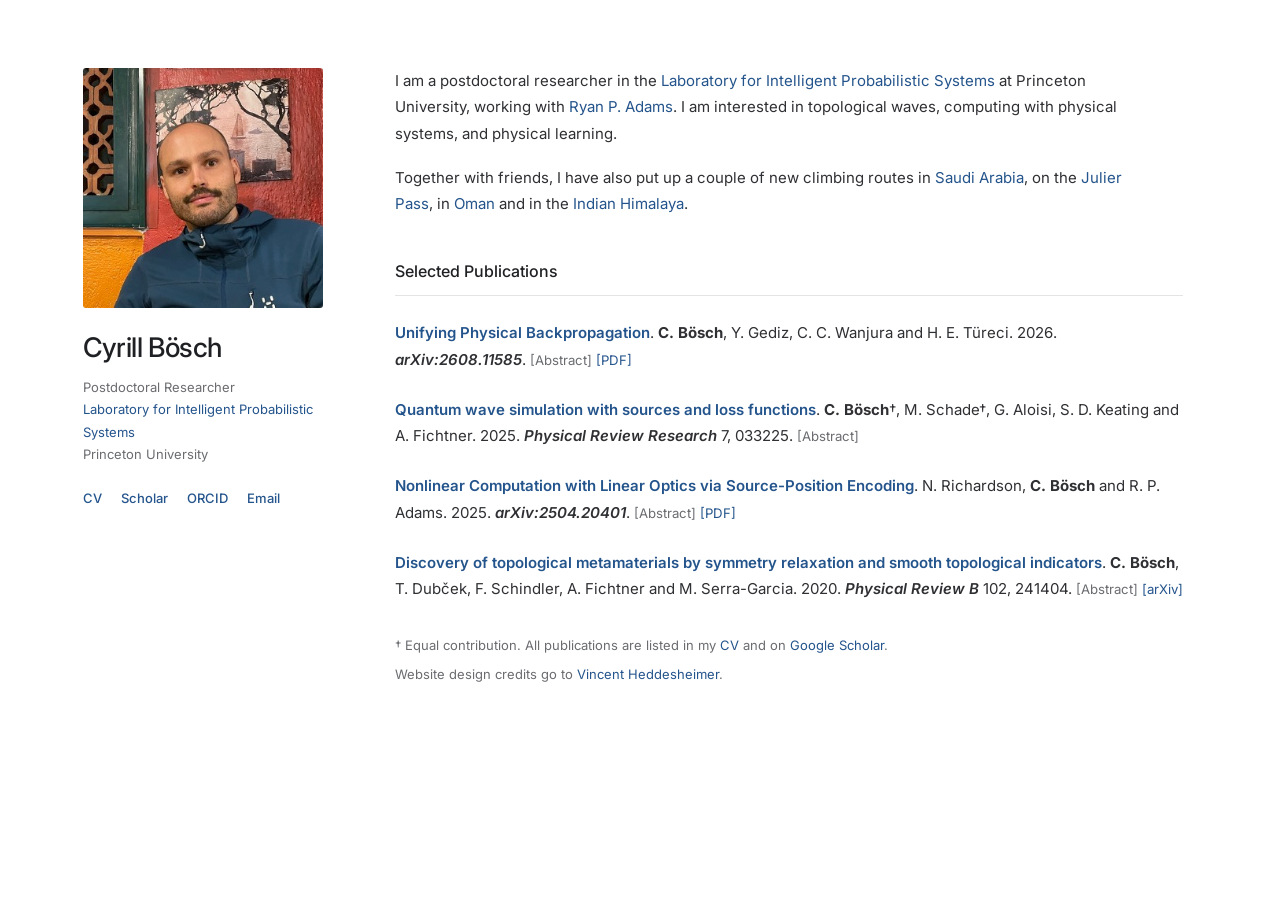
==== index.html @ 40488e78 "Use "put up" in climbing sentence Co-Authored-By: Claude Opus 5.5 <noreply@anthropic.com>" ====
<!doctype html>
<html lang="en">
<head>
  <meta charset="utf-8">
  <meta name="viewport" content="width=device-width, initial-scale=1">
  <title>Cyrill Bösch</title>
  <meta name="description" content="Cyrill Bösch, postdoctoral researcher at Princeton University. Topological waves, computing with physical systems, and physical learning.">
  <link rel="canonical" href="https://cyboesch.github.io/">
  <meta property="og:type" content="profile">
  <meta property="og:title" content="Cyrill Bösch">
  <meta property="og:description" content="Postdoctoral researcher at Princeton University. Topological waves, computing with physical systems, and physical learning.">
  <meta property="og:url" content="https://cyboesch.github.io/">
  <meta property="og:image" content="https://cyboesch.github.io/img/ich_website.jpg">
  <script type="application/ld+json">
  {
    "@context": "https://schema.org",
    "@type": "Person",
    "name": "Cyrill Bösch",
    "alternateName": "Cyrill Boesch",
    "url": "https://cyboesch.github.io/",
    "image": "https://cyboesch.github.io/img/ich_website.jpg",
    "jobTitle": "Postdoctoral Researcher",
    "affiliation": { "@type": "Organization", "name": "Princeton University" },
    "alumniOf": { "@type": "CollegeOrUniversity", "name": "ETH Zurich" },
    "sameAs": [
      "https://scholar.google.com/citations?user=TCozq-0AAAAJ",
      "https://orcid.org/0000-0002-1587-7572"
    ]
  }
  </script>
  <link rel="preconnect" href="https://fonts.googleapis.com">
  <link rel="preconnect" href="https://fonts.gstatic.com" crossorigin>
  <link href="https://fonts.googleapis.com/css2?family=Inter:wght@400;500;600&display=swap" rel="stylesheet">
  <link rel="icon" href="favicon.svg" type="image/svg+xml">
  <link rel="stylesheet" href="style.css">
  <script src="main.js" defer></script>
  <noscript><style>.abstract[hidden] { display: block !important; } .abstract-toggle { display: none; }</style></noscript>
</head>
<body>
  <a class="skip-link" href="#content">Skip to content</a>

  <div class="layout">
    <aside class="sidebar">
      <div class="photo">
        <img src="img/ich_website.jpg" alt="Portrait of Cyrill Bösch" width="408" height="305" fetchpriority="high">
      </div>

      <h1 class="name">Cyrill Bösch</h1>
      <p class="affiliation">
        Postdoctoral Researcher<br>
        <a href="https://lips.cs.princeton.edu/" target="_blank" rel="noopener">Laboratory for Intelligent Probabilistic Systems</a><br>
        Princeton University
      </p>

      <nav class="profile-links" aria-label="Contact and profiles">
        <a href="cv/Boesch_CV.pdf" target="_blank" rel="noopener">CV</a>
        <a href="https://scholar.google.com/citations?user=TCozq-0AAAAJ" target="_blank" rel="noopener">Scholar</a>
        <a href="https://orcid.org/0000-0002-1587-7572" target="_blank" rel="noopener">ORCID</a>
        <a href="mailto:cb7454@princeton.edu">Email</a>
      </nav>
    </aside>

    <main id="content" class="content">
      <div class="intro">
        <p>
          I am a postdoctoral researcher in the
          <a href="https://lips.cs.princeton.edu/" target="_blank" rel="noopener">Laboratory for Intelligent Probabilistic Systems</a>
          at Princeton University, working with
          <a href="https://www.cs.princeton.edu/~rpa/" target="_blank" rel="noopener">Ryan P. Adams</a>.
          I am interested in topological waves, computing with physical systems, and physical learning.
        </p>
        <p>
          Together with friends, I have also put up a couple of new climbing routes
          in <a href="first-ascents/SA_Topos.pdf" target="_blank" rel="noopener">Saudi Arabia</a>,
          on the <a href="first-ascents/PizPolaschin.pdf" target="_blank" rel="noopener">Julier Pass</a>,
          in <a href="https://publications.americanalpineclub.org/articles/13201215377" target="_blank" rel="noopener">Oman</a>
          and in the <a href="https://www.planetmountain.com/en/news/alpinism/miyar-valley-first-ascent-of-lotus-tower-se-face.html" target="_blank" rel="noopener">Indian Himalaya</a>.
        </p>
      </div>

      <section id="publications">
        <h2>Selected Publications</h2>
        <ul class="papers">
          <li>
            <a class="paper-title" href="https://arxiv.org/abs/2608.11585" target="_blank" rel="noopener">Unifying Physical Backpropagation</a>.
            <strong>C. Bösch</strong>, Y. Gediz, C. C. Wanjura and H. E. Türeci.
            2026. <cite>arXiv:2608.11585</cite>.
            <button type="button" class="abstract-toggle" aria-controls="abs-unifying" aria-expanded="false">[Abstract]</button>
            <a class="extra" href="https://arxiv.org/pdf/2608.11585" target="_blank" rel="noopener">[PDF]</a>
            <div class="abstract" id="abs-unifying" hidden>
              <p>Physical computing systems exploit device dynamics for computation, but their gradient-based optimization is challenging: backpropagation through a digital twin suffers from a model-reality gap. On-device gradient computation could resolve this issue, and a handful of theoretical and experimental studies have proposed ways to achieve it. Yet a unifying theory identifying when a physical system can compute the gradient of its own performance has been missing. Here we develop such a unification based on the adjoint method: we identify sufficient conditions under which the adjoint field required for formally exact gradients can be generated on the same hardware that performs the computation. Linear and nonlinear systems obey fundamentally different conditions: for linear systems, damping or gain is admissible provided reciprocity is preserved. For nonlinear trajectory systems, the sufficient conditions are reciprocity of the linearized system and the existence of a time-reversal mirror. Algorithmically, the nonlinear case requires infinitesimal nudging, whereas linear systems admit a finite-amplitude experiment. We recover (quantum) Equilibrium Propagation, Hamiltonian echo backpropagation, fully forward mode training and in situ gradient methods in integrated-photonic and free-space-optical systems. Finally, we show that reciprocity is a special case of more general intertwining conditions. For linear systems, these permit exact on-device gradients in a class of non-Hermitian, non-reciprocal systems. For nonlinear trajectories, they combine with generalized time-reversal mirrors to cover, e.g., PT-symmetric equations. The framework also includes time-dependent parameters and Onsager-reciprocal dynamics, providing a unified basis for formally exact physical learning.</p>
            </div>
          </li>
          <li>
            <a class="paper-title" href="https://doi.org/10.1103/t8wt-mp2l" target="_blank" rel="noopener">Quantum wave simulation with sources and loss functions</a>.
            <strong>C. Bösch</strong>&dagger;, M. Schade&dagger;, G. Aloisi, S. D. Keating and A. Fichtner.
            2025. <cite>Physical Review Research</cite> 7, 033225.
            <button type="button" class="abstract-toggle" aria-controls="abs-quantumwave" aria-expanded="false">[Abstract]</button>
            <div class="abstract" id="abs-quantumwave" hidden>
              <p>We present a quantum algorithmic framework for simulating linear, anti-Hermitian (lossless) wave equations in heterogeneous, anisotropic, and time-independent media. This framework encompasses a broad class of wave equations, including the acoustic wave equation, Maxwell’s equations, and the elastic wave equation. Our formulation is compatible with standard numerical discretization schemes and allows for the efficient implementation of multiple practically relevant time- and space-dependent sources. Furthermore, we demonstrate that subspace energies can be extracted and wave fields compared through an &#8467;<sub>2</sub> loss function, achieving optimal precision scaling with the number of samples taken. Additionally, we introduce techniques for incorporating boundary conditions and linear constraints that preserve the anti-Hermitian nature of the equations. Leveraging the Hamiltonian simulation algorithm, our framework achieves a quartic speedup over classical solvers in three-dimensional simulations, under conditions of sufficiently global measurements and compactly supported sources and initial conditions. This quartic speedup is optimal for time-domain solutions, as the Hamiltonian of the discretized wave equations has local couplings. In summary, our framework provides a versatile approach for simulating wave equations on quantum computers, offering substantial speedups over state-of-the-art classical methods.</p>
            </div>
          </li>
          <li>
            <a class="paper-title" href="https://arxiv.org/abs/2504.20401" target="_blank" rel="noopener">Nonlinear Computation with Linear Optics via Source-Position Encoding</a>.
            N. Richardson, <strong>C. Bösch</strong> and R. P. Adams.
            2025. <cite>arXiv:2504.20401</cite>.
            <button type="button" class="abstract-toggle" aria-controls="abs-sourcepos" aria-expanded="false">[Abstract]</button>
            <a class="extra" href="https://arxiv.org/pdf/2504.20401" target="_blank" rel="noopener">[PDF]</a>
            <div class="abstract" id="abs-sourcepos" hidden>
              <p>Optical computing systems provide an alternate hardware model which appears to be aligned with the demands of neural network workloads. However, the challenge of implementing energy efficient nonlinearities in optics &ndash; a key requirement for realizing neural networks &ndash; is a conspicuous missing link. In this work we introduce a novel method to achieve nonlinear computation in fully linear media. Our method can operate at low power and requires only the ability to drive the optical system at a data-dependent spatial position. Leveraging this positional encoding, we formulate a fully automated, topology-optimization-based hardware design framework for extremely specialized optical neural networks, drawing on modern advancements in optimization and machine learning. We evaluate our optical designs on machine learning classification tasks: demonstrating significant improvements over linear methods, and competitive performance when compared to standard artificial neural networks.</p>
            </div>
          </li>
          <li>
            <a class="paper-title" href="https://doi.org/10.1103/PhysRevB.102.241404" target="_blank" rel="noopener">Discovery of topological metamaterials by symmetry relaxation and smooth topological indicators</a>.
            <strong>C. Bösch</strong>, T. Dubček, F. Schindler, A. Fichtner and M. Serra-Garcia.
            2020. <cite>Physical Review B</cite> 102, 241404.
            <button type="button" class="abstract-toggle" aria-controls="abs-topo" aria-expanded="false">[Abstract]</button>
            <a class="extra" href="https://arxiv.org/abs/2006.14462" target="_blank" rel="noopener">[arXiv]</a>
            <div class="abstract" id="abs-topo" hidden>
              <p>Robustness against small perturbations is a crucial feature of topological properties. This robustness is both a source of theoretical interest and a drive for technological applications, but presents a challenge when looking for new topological systems: Small perturbations cannot be used to identify the global direction of change in the topological indices. Here, we overcome this limitation by breaking the symmetries protecting the topology. The introduction of symmetry-breaking terms causes the topological indices to become non-quantized variables, which are amenable to efficient design algorithms based on gradient methods. We demonstrate this capability by designing discrete and continuous phononic systems realizing conventional and higher-order topological insulators.</p>
            </div>
          </li>
        </ul>
        <p class="note">
          &dagger; Equal contribution. All publications are listed in my
          <a href="cv/Boesch_CV.pdf" target="_blank" rel="noopener">CV</a> and on
          <a href="https://scholar.google.com/citations?user=TCozq-0AAAAJ" target="_blank" rel="noopener">Google Scholar</a>.
        </p>
      </section>

      <footer class="note credits">
        Website design credits go to
        <a href="https://vincentheddesheimer.github.io/" target="_blank" rel="noopener">Vincent Heddesheimer</a>.
      </footer>
    </main>
  </div>
</body>
</html>
---- style.css ----
:root {
  --bg: #ffffff;
  --text: #2f3033;
  --heading: #1f2023;
  --muted: #6a6c70;
  --border: #e3e4e6;
  --accent: #24548c;        /* change this one value to recolor the site */
  --accent-hover: #173a63;
}

@media (prefers-color-scheme: dark) {
  :root {
    --bg: #141518;
    --text: #d9dadc;
    --heading: #f1f1f2;
    --muted: #9a9ca1;
    --border: #2c2e33;
    --accent: #84aee0;
    --accent-hover: #b0cbec;
  }
}

*, *::before, *::after { box-sizing: border-box; }

html { scrollbar-gutter: stable; }

body {
  margin: 0;
  background: var(--bg);
  color: var(--text);
  font: 400 15px/1.75 "Inter", -apple-system, BlinkMacSystemFont, "Segoe UI", sans-serif;
  -webkit-font-smoothing: antialiased;
}

[hidden] { display: none !important; }

a {
  color: var(--accent);
  text-decoration: none;
  text-underline-offset: 3px;
}

a:hover {
  color: var(--accent-hover);
  text-decoration: underline;
}

a:focus-visible, button:focus-visible {
  outline: 2px solid var(--accent);
  outline-offset: 4px;
  border-radius: 1px;
}

.skip-link {
  position: fixed;
  top: 12px;
  left: 12px;
  padding: 8px 16px;
  background: var(--bg);
  transform: translateY(-200%);
  z-index: 2;
}

.skip-link:focus { transform: none; }

/* ---------- Layout: sticky sidebar + content ---------- */

.layout {
  display: grid;
  grid-template-columns: 240px minmax(0, 1fr);
  gap: 72px;
  max-width: 1180px;
  margin: 0 auto;
  padding: 68px 40px 88px;
}

.sidebar {
  position: sticky;
  top: 48px;
  align-self: start;
}

.photo {
  width: 240px;
  aspect-ratio: 1;
  margin-bottom: 24px;
  border-radius: 3px;
  overflow: hidden;
}

.photo img {
  display: block;
  width: 100%;
  height: 100%;
  object-fit: cover;
  object-position: 0% 50%;  /* landscape photo: keep the face centred in the square */
}

.name {
  margin: 0 0 12px;
  color: var(--heading);
  font-size: 27px;
  font-weight: 500;
  line-height: 1.2;
  letter-spacing: -0.6px;
}

.affiliation {
  margin: 0;
  color: var(--muted);
  font-size: 13px;
  line-height: 1.7;
}

.profile-links {
  display: flex;
  flex-wrap: wrap;
  gap: 8px 19px;
  margin-top: 22px;
  font-size: 13px;
  font-weight: 500;
}

.content { min-width: 0; }

p { margin: 0 0 18px; }
p:last-child { margin-bottom: 0; }

.intro { max-width: 50em; }

h2 {
  margin: 40px 0 24px;
  padding-bottom: 10px;
  border-bottom: 1px solid var(--border);
  color: var(--heading);
  font-size: 16px;
  font-weight: 500;
}

/* ---------- Paper lists ---------- */

.papers {
  margin: 0;
  padding: 0;
  list-style: none;
}

.papers li { margin-bottom: 24px; }

.paper-title { font-weight: 600; }

em { font-style: italic; }

.abstract-toggle,
.extra {
  font-size: 0.88em;
  white-space: nowrap;
}

.abstract-toggle {
  padding: 0;
  border: 0;
  background: none;
  color: var(--muted);
  font-family: inherit;
  line-height: inherit;
  cursor: pointer;
}

.abstract-toggle:hover {
  color: var(--accent);
  text-decoration: underline;
  text-underline-offset: 3px;
}

.abstract {
  margin-top: 14px;
  padding-left: 16px;
  border-left: 1px solid var(--border);
}

.abstract p {
  color: var(--muted);
  font-size: 14px;
  line-height: 1.8;
}

cite {
  font-style: italic;
  font-weight: 600;
}

.note {
  margin-top: 32px;
  color: var(--muted);
  font-size: 13px;
}

.credits { margin-top: 6px; }

/* ---------- Responsive ---------- */

@media (max-width: 1050px) {
  .layout {
    grid-template-columns: 200px minmax(0, 1fr);
    gap: 44px;
    padding: 48px 32px 64px;
  }
  .photo { width: 200px; }
  .name { font-size: 24px; }
}

@media (max-width: 760px) {
  .layout {
    display: block;
    max-width: 680px;
    padding: 32px 20px 56px;
  }

  .sidebar {
    position: static;
    display: grid;
    grid-template-columns: 104px minmax(0, 1fr);
    grid-template-areas:
      "photo name"
      "photo affiliation"
      "links links";
    column-gap: 20px;
    align-items: center;
    margin-bottom: 32px;
  }

  .photo { grid-area: photo; width: 104px; margin: 0; }
  .name { grid-area: name; align-self: end; font-size: 23px; margin-bottom: 6px; }
  .affiliation { grid-area: affiliation; align-self: start; font-size: 12px; }
  .profile-links { grid-area: links; gap: 8px 24px; margin-top: 18px; }
}

/* ---------- Print: show everything ---------- */

@media print {
  body { color: #000; font-size: 11pt; }
  .layout { display: block; padding: 0; }
  .sidebar { position: static; margin-bottom: 24px; }
  .photo, .abstract-toggle, .skip-link { display: none; }
  .abstract[hidden] { display: block !important; }
}
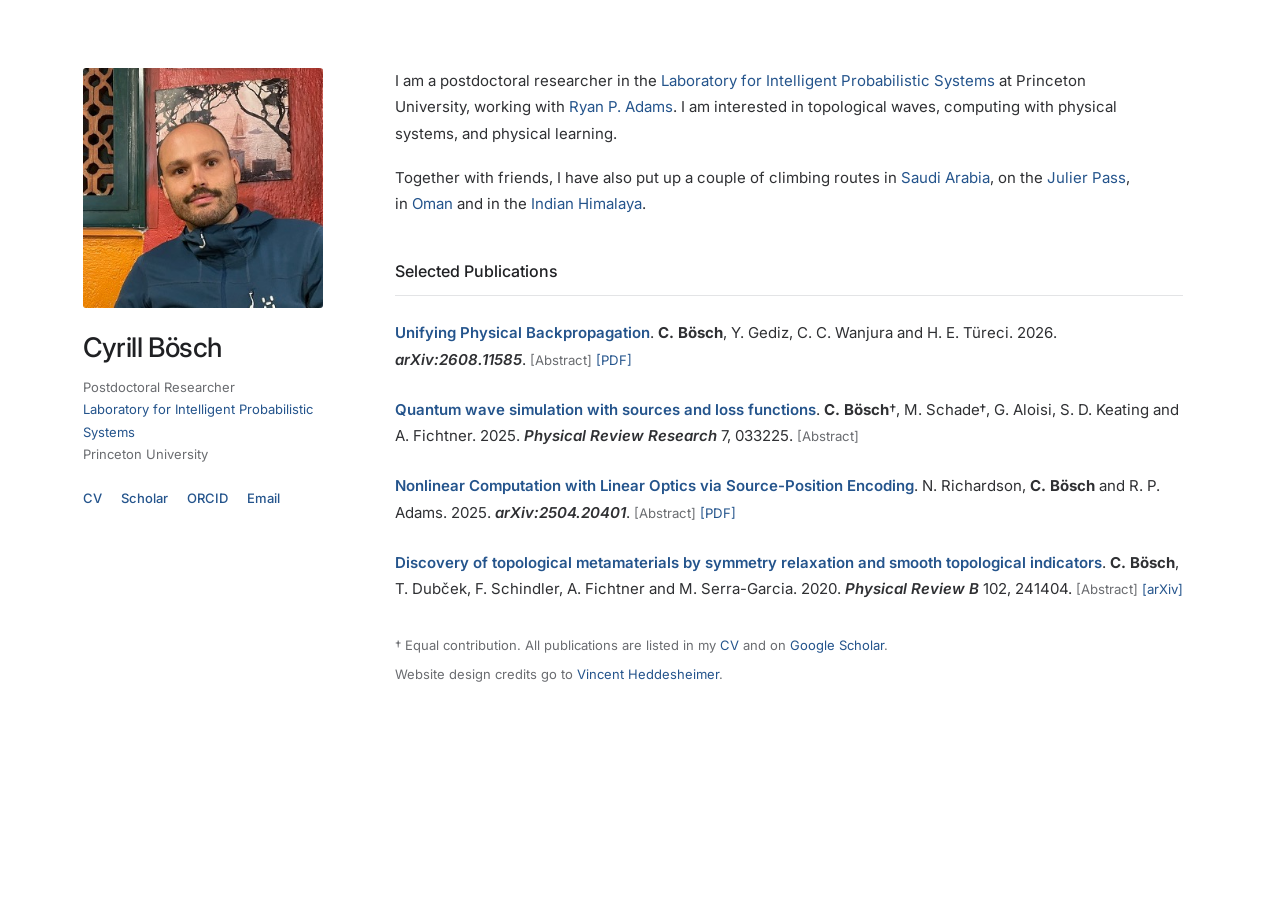
==== commit bb2b3f90: "Drop redundant "new" in climbing sentence Co-Authored-By: Claude Opus 5.5 <noreply@anthropic.com>" ====
--- a/index.html
+++ b/index.html
@@ -70,7 +70,7 @@
           I am interested in topological waves, computing with physical systems, and physical learning.
         </p>
         <p>
-          Together with friends, I have also put up a couple of new climbing routes
+          Together with friends, I have also put up a couple of climbing routes
           in <a href="first-ascents/SA_Topos.pdf" target="_blank" rel="noopener">Saudi Arabia</a>,
           on the <a href="first-ascents/PizPolaschin.pdf" target="_blank" rel="noopener">Julier Pass</a>,
           in <a href="https://publications.americanalpineclub.org/articles/13201215377" target="_blank" rel="noopener">Oman</a>
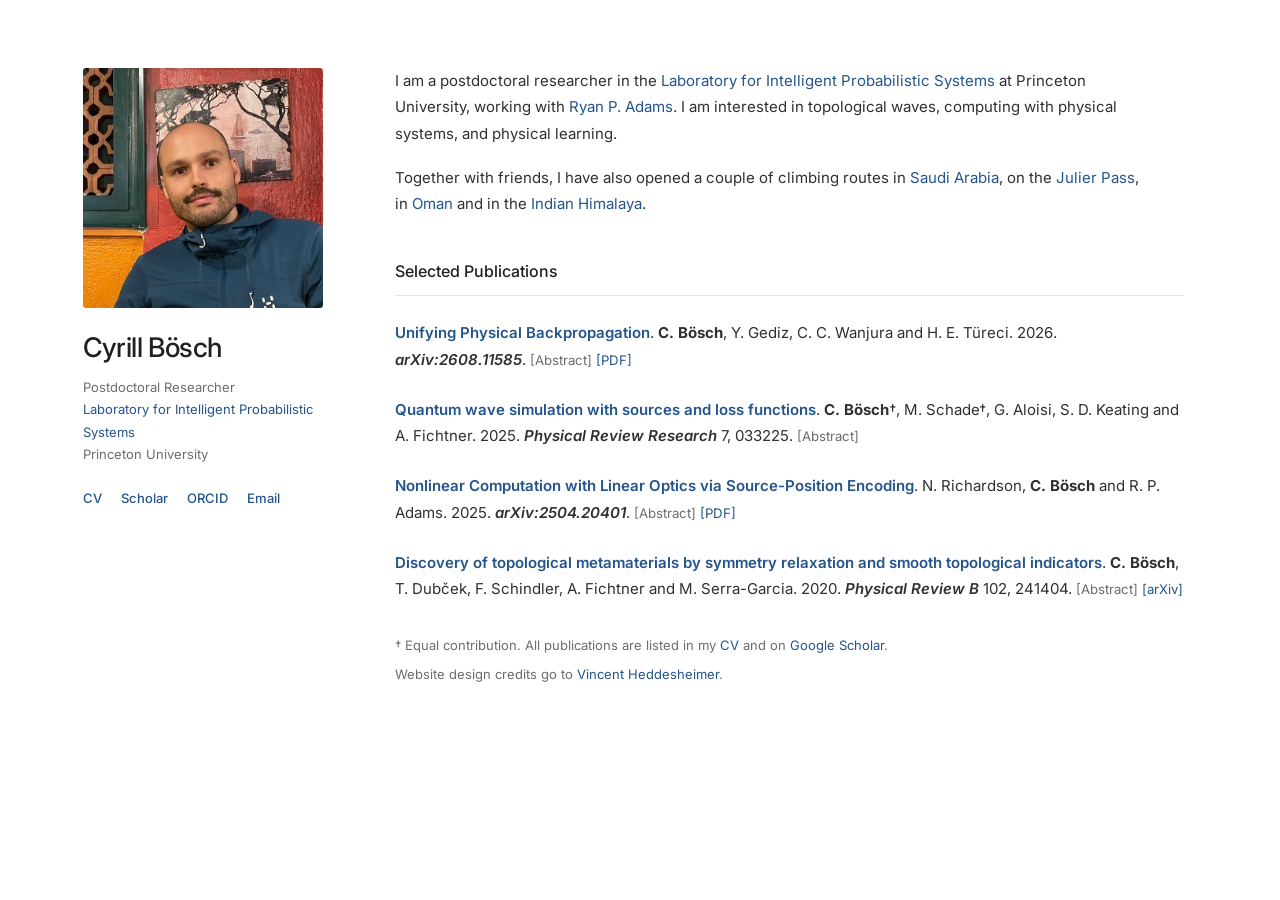
==== commit 3c91fb14: "Use "have opened" in climbing sentence Co-Authored-By: Claude Opus 5.5 <noreply@anthropic.com>" ====
--- a/index.html
+++ b/index.html
@@ -70,7 +70,7 @@
           I am interested in topological waves, computing with physical systems, and physical learning.
         </p>
         <p>
-          Together with friends, I have also put up a couple of climbing routes
+          Together with friends, I have also opened a couple of climbing routes
           in <a href="first-ascents/SA_Topos.pdf" target="_blank" rel="noopener">Saudi Arabia</a>,
           on the <a href="first-ascents/PizPolaschin.pdf" target="_blank" rel="noopener">Julier Pass</a>,
           in <a href="https://publications.americanalpineclub.org/articles/13201215377" target="_blank" rel="noopener">Oman</a>
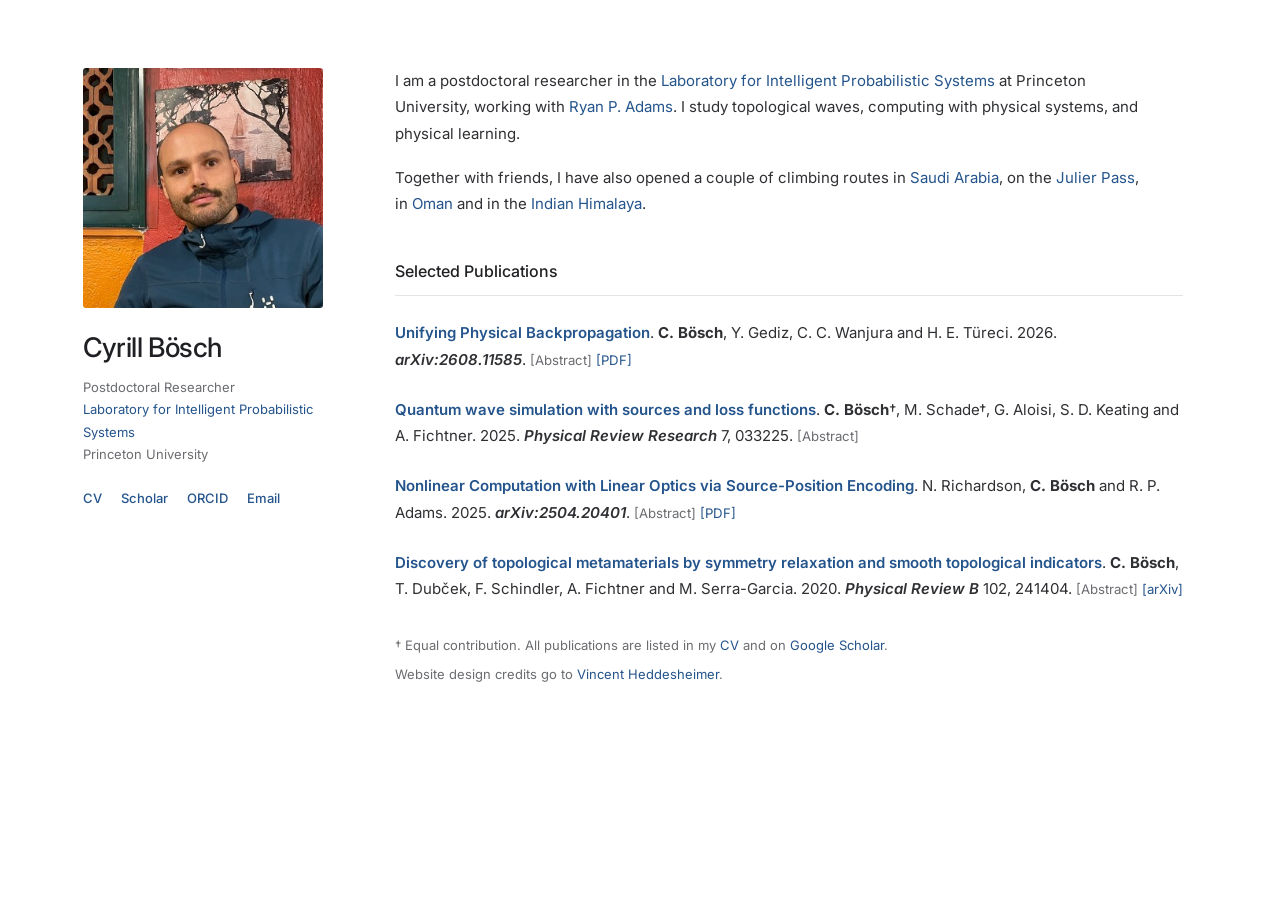
==== commit 3a0e96ec: "Say "I study" instead of "I am interested in" Co-Authored-By: Claude Opus 5.5 <noreply@anthropic.com" ====
--- a/index.html
+++ b/index.html
@@ -67,7 +67,7 @@
           <a href="https://lips.cs.princeton.edu/" target="_blank" rel="noopener">Laboratory for Intelligent Probabilistic Systems</a>
           at Princeton University, working with
           <a href="https://www.cs.princeton.edu/~rpa/" target="_blank" rel="noopener">Ryan P. Adams</a>.
-          I am interested in topological waves, computing with physical systems, and physical learning.
+          I study topological waves, computing with physical systems, and physical learning.
         </p>
         <p>
           Together with friends, I have also opened a couple of climbing routes
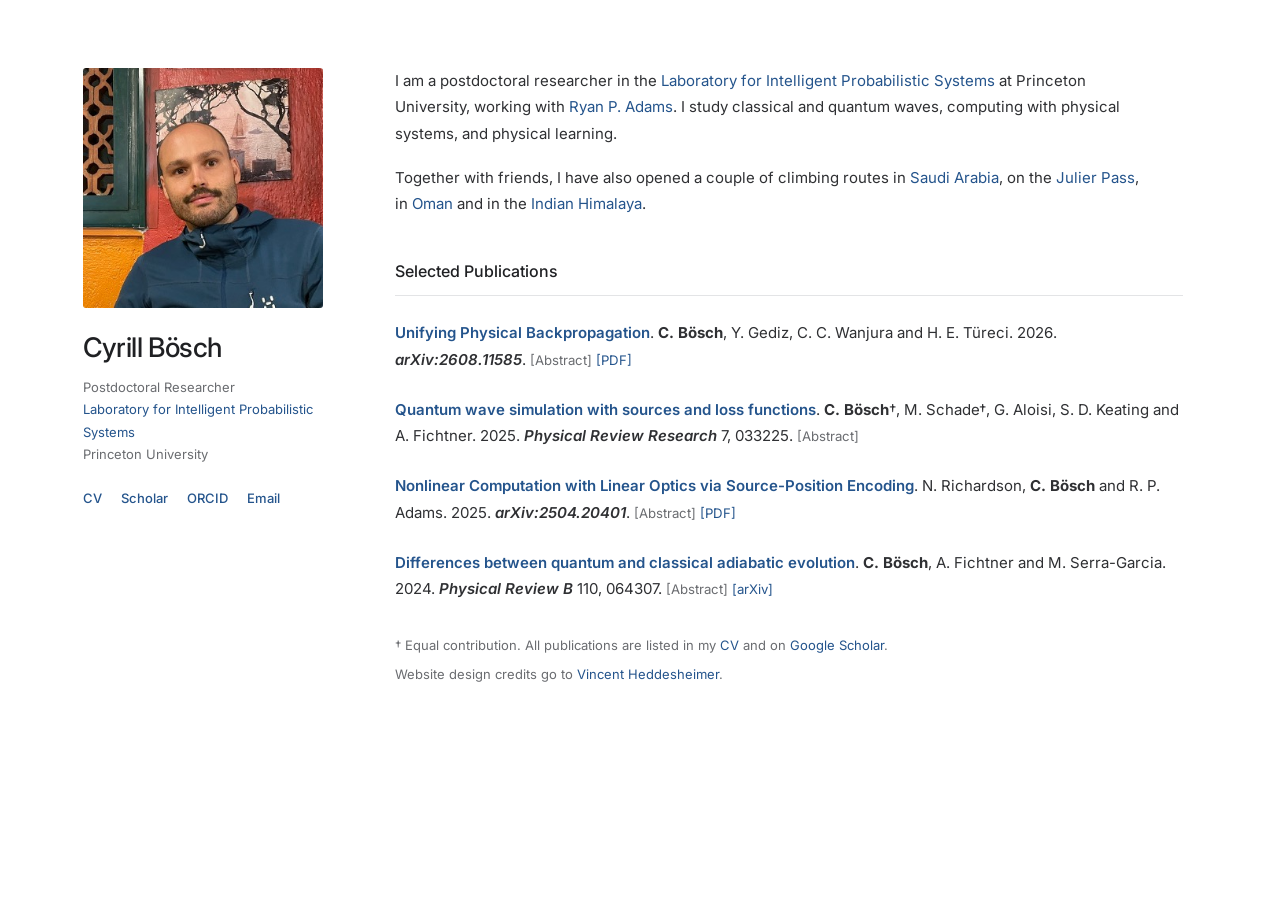
==== commit 7c0bf733: "Study classical and quantum waves; swap in adiabatic evolution paper Co-Authored-By: Claude Opus 5.5" ====
--- a/index.html
+++ b/index.html
@@ -4,11 +4,11 @@
   <meta charset="utf-8">
   <meta name="viewport" content="width=device-width, initial-scale=1">
   <title>Cyrill Bösch</title>
-  <meta name="description" content="Cyrill Bösch, postdoctoral researcher at Princeton University. Topological waves, computing with physical systems, and physical learning.">
+  <meta name="description" content="Cyrill Bösch, postdoctoral researcher at Princeton University. Classical and quantum waves, computing with physical systems, and physical learning.">
   <link rel="canonical" href="https://cyboesch.github.io/">
   <meta property="og:type" content="profile">
   <meta property="og:title" content="Cyrill Bösch">
-  <meta property="og:description" content="Postdoctoral researcher at Princeton University. Topological waves, computing with physical systems, and physical learning.">
+  <meta property="og:description" content="Postdoctoral researcher at Princeton University. Classical and quantum waves, computing with physical systems, and physical learning.">
   <meta property="og:url" content="https://cyboesch.github.io/">
   <meta property="og:image" content="https://cyboesch.github.io/img/ich_website.jpg">
   <script type="application/ld+json">
@@ -67,7 +67,7 @@
           <a href="https://lips.cs.princeton.edu/" target="_blank" rel="noopener">Laboratory for Intelligent Probabilistic Systems</a>
           at Princeton University, working with
           <a href="https://www.cs.princeton.edu/~rpa/" target="_blank" rel="noopener">Ryan P. Adams</a>.
-          I study topological waves, computing with physical systems, and physical learning.
+          I study classical and quantum waves, computing with physical systems, and physical learning.
         </p>
         <p>
           Together with friends, I have also opened a couple of climbing routes
@@ -111,13 +111,13 @@
             </div>
           </li>
           <li>
-            <a class="paper-title" href="https://doi.org/10.1103/PhysRevB.102.241404" target="_blank" rel="noopener">Discovery of topological metamaterials by symmetry relaxation and smooth topological indicators</a>.
-            <strong>C. Bösch</strong>, T. Dubček, F. Schindler, A. Fichtner and M. Serra-Garcia.
-            2020. <cite>Physical Review B</cite> 102, 241404.
-            <button type="button" class="abstract-toggle" aria-controls="abs-topo" aria-expanded="false">[Abstract]</button>
-            <a class="extra" href="https://arxiv.org/abs/2006.14462" target="_blank" rel="noopener">[arXiv]</a>
-            <div class="abstract" id="abs-topo" hidden>
-              <p>Robustness against small perturbations is a crucial feature of topological properties. This robustness is both a source of theoretical interest and a drive for technological applications, but presents a challenge when looking for new topological systems: Small perturbations cannot be used to identify the global direction of change in the topological indices. Here, we overcome this limitation by breaking the symmetries protecting the topology. The introduction of symmetry-breaking terms causes the topological indices to become non-quantized variables, which are amenable to efficient design algorithms based on gradient methods. We demonstrate this capability by designing discrete and continuous phononic systems realizing conventional and higher-order topological insulators.</p>
+            <a class="paper-title" href="https://doi.org/10.1103/PhysRevB.110.064307" target="_blank" rel="noopener">Differences between quantum and classical adiabatic evolution</a>.
+            <strong>C. Bösch</strong>, A. Fichtner and M. Serra-Garcia.
+            2024. <cite>Physical Review B</cite> 110, 064307.
+            <button type="button" class="abstract-toggle" aria-controls="abs-adiabatic" aria-expanded="false">[Abstract]</button>
+            <a class="extra" href="https://arxiv.org/abs/2309.08510" target="_blank" rel="noopener">[arXiv]</a>
+            <div class="abstract" id="abs-adiabatic" hidden>
+              <p>Adiabatic evolution is an emergent design principle for time modulated metamaterials, often inspired by insights from topological quantum computing such as braiding operations. However, the pursuit of classical adiabatic metamaterials is rooted in the assumption that classical and quantum adiabatic evolution are equivalent. We show that this is only true in the limit where the frequencies of all the bands are at infinite distance from 0; and some instances of quantum adiabatic evolution, such as those containing zero modes, cannot be reproduced in classical systems. This is because mode coupling is fundamentally different in classical mechanics. We derive classical conditions to ensure adiabaticity and demonstrate that only under these conditions &ndash; which are different from quantum adiabatic conditions &ndash; the single band Berry phase and Wilczek-Zee matrix for everywhere degenerate bands emerge as meaningful quantities encoding the geometry of classical adiabatic evolution. Finally, for general multiband systems we uncover a correction term in the non-Abelian gauge potential for classical systems.</p>
             </div>
           </li>
         </ul>
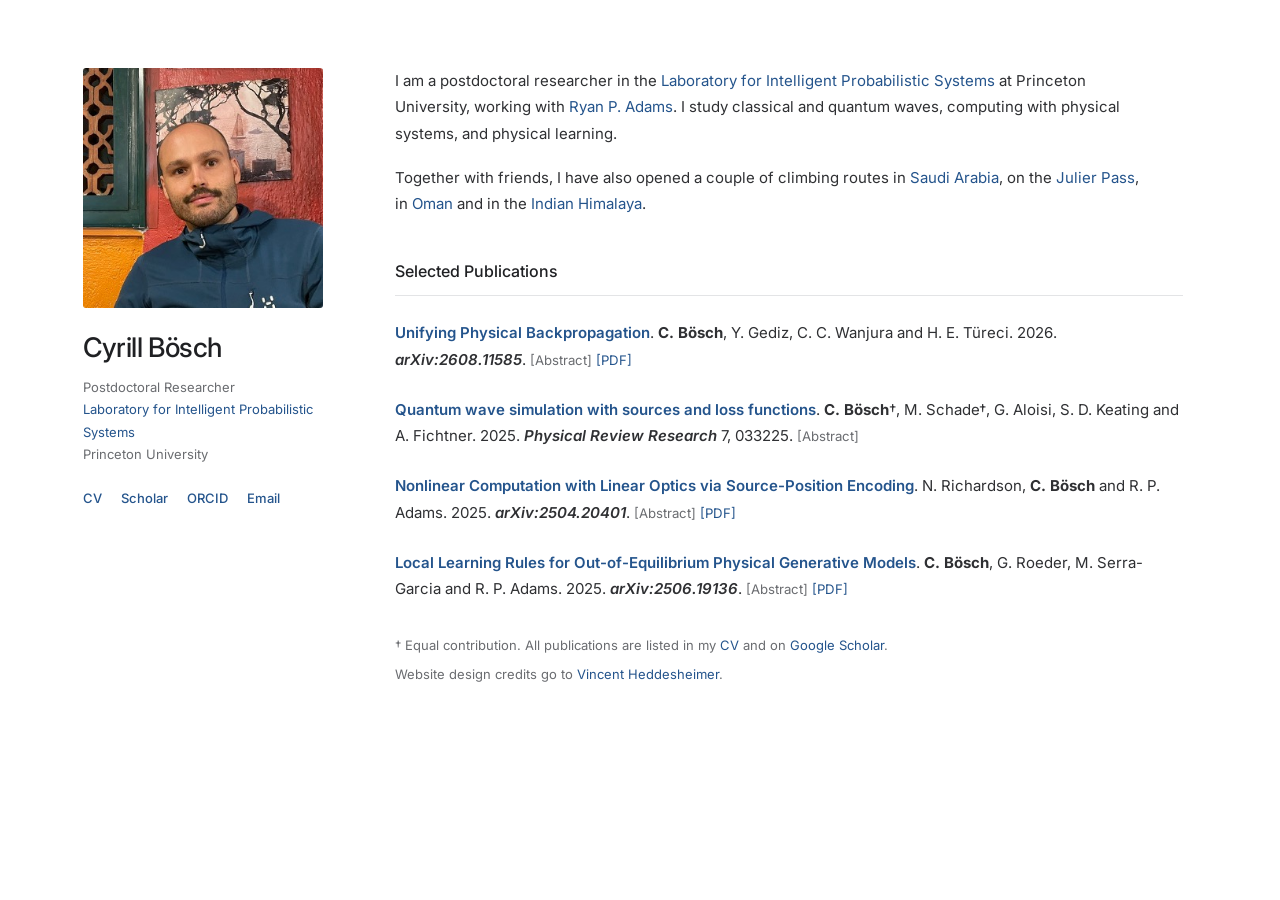
==== commit d0677315: "Swap adiabatic evolution paper for local learning rules paper Co-Authored-By: Claude Opus 5.5 <norep" ====
--- a/index.html
+++ b/index.html
@@ -111,13 +111,13 @@
             </div>
           </li>
           <li>
-            <a class="paper-title" href="https://doi.org/10.1103/PhysRevB.110.064307" target="_blank" rel="noopener">Differences between quantum and classical adiabatic evolution</a>.
-            <strong>C. Bösch</strong>, A. Fichtner and M. Serra-Garcia.
-            2024. <cite>Physical Review B</cite> 110, 064307.
-            <button type="button" class="abstract-toggle" aria-controls="abs-adiabatic" aria-expanded="false">[Abstract]</button>
-            <a class="extra" href="https://arxiv.org/abs/2309.08510" target="_blank" rel="noopener">[arXiv]</a>
-            <div class="abstract" id="abs-adiabatic" hidden>
-              <p>Adiabatic evolution is an emergent design principle for time modulated metamaterials, often inspired by insights from topological quantum computing such as braiding operations. However, the pursuit of classical adiabatic metamaterials is rooted in the assumption that classical and quantum adiabatic evolution are equivalent. We show that this is only true in the limit where the frequencies of all the bands are at infinite distance from 0; and some instances of quantum adiabatic evolution, such as those containing zero modes, cannot be reproduced in classical systems. This is because mode coupling is fundamentally different in classical mechanics. We derive classical conditions to ensure adiabaticity and demonstrate that only under these conditions &ndash; which are different from quantum adiabatic conditions &ndash; the single band Berry phase and Wilczek-Zee matrix for everywhere degenerate bands emerge as meaningful quantities encoding the geometry of classical adiabatic evolution. Finally, for general multiband systems we uncover a correction term in the non-Abelian gauge potential for classical systems.</p>
+            <a class="paper-title" href="https://arxiv.org/abs/2506.19136" target="_blank" rel="noopener">Local Learning Rules for Out-of-Equilibrium Physical Generative Models</a>.
+            <strong>C. Bösch</strong>, G. Roeder, M. Serra-Garcia and R. P. Adams.
+            2025. <cite>arXiv:2506.19136</cite>.
+            <button type="button" class="abstract-toggle" aria-controls="abs-locallearning" aria-expanded="false">[Abstract]</button>
+            <a class="extra" href="https://arxiv.org/pdf/2506.19136" target="_blank" rel="noopener">[PDF]</a>
+            <div class="abstract" id="abs-locallearning" hidden>
+              <p>We show that the out-of-equilibrium driving protocol of score-based generative models (SGMs) can be learned via local learning rules. The gradient with respect to the parameters of the driving protocol is computed directly from force measurements or from observed system dynamics. As a demonstration, we implement an SGM in a network of driven, nonlinear, overdamped oscillators coupled to a thermal bath. We first apply it to the problem of sampling from a mixture of two Gaussians in 2D. Finally, we train an oscillator network on the MNIST dataset to generate images of handwritten digits 0 and 1.</p>
             </div>
           </li>
         </ul>
